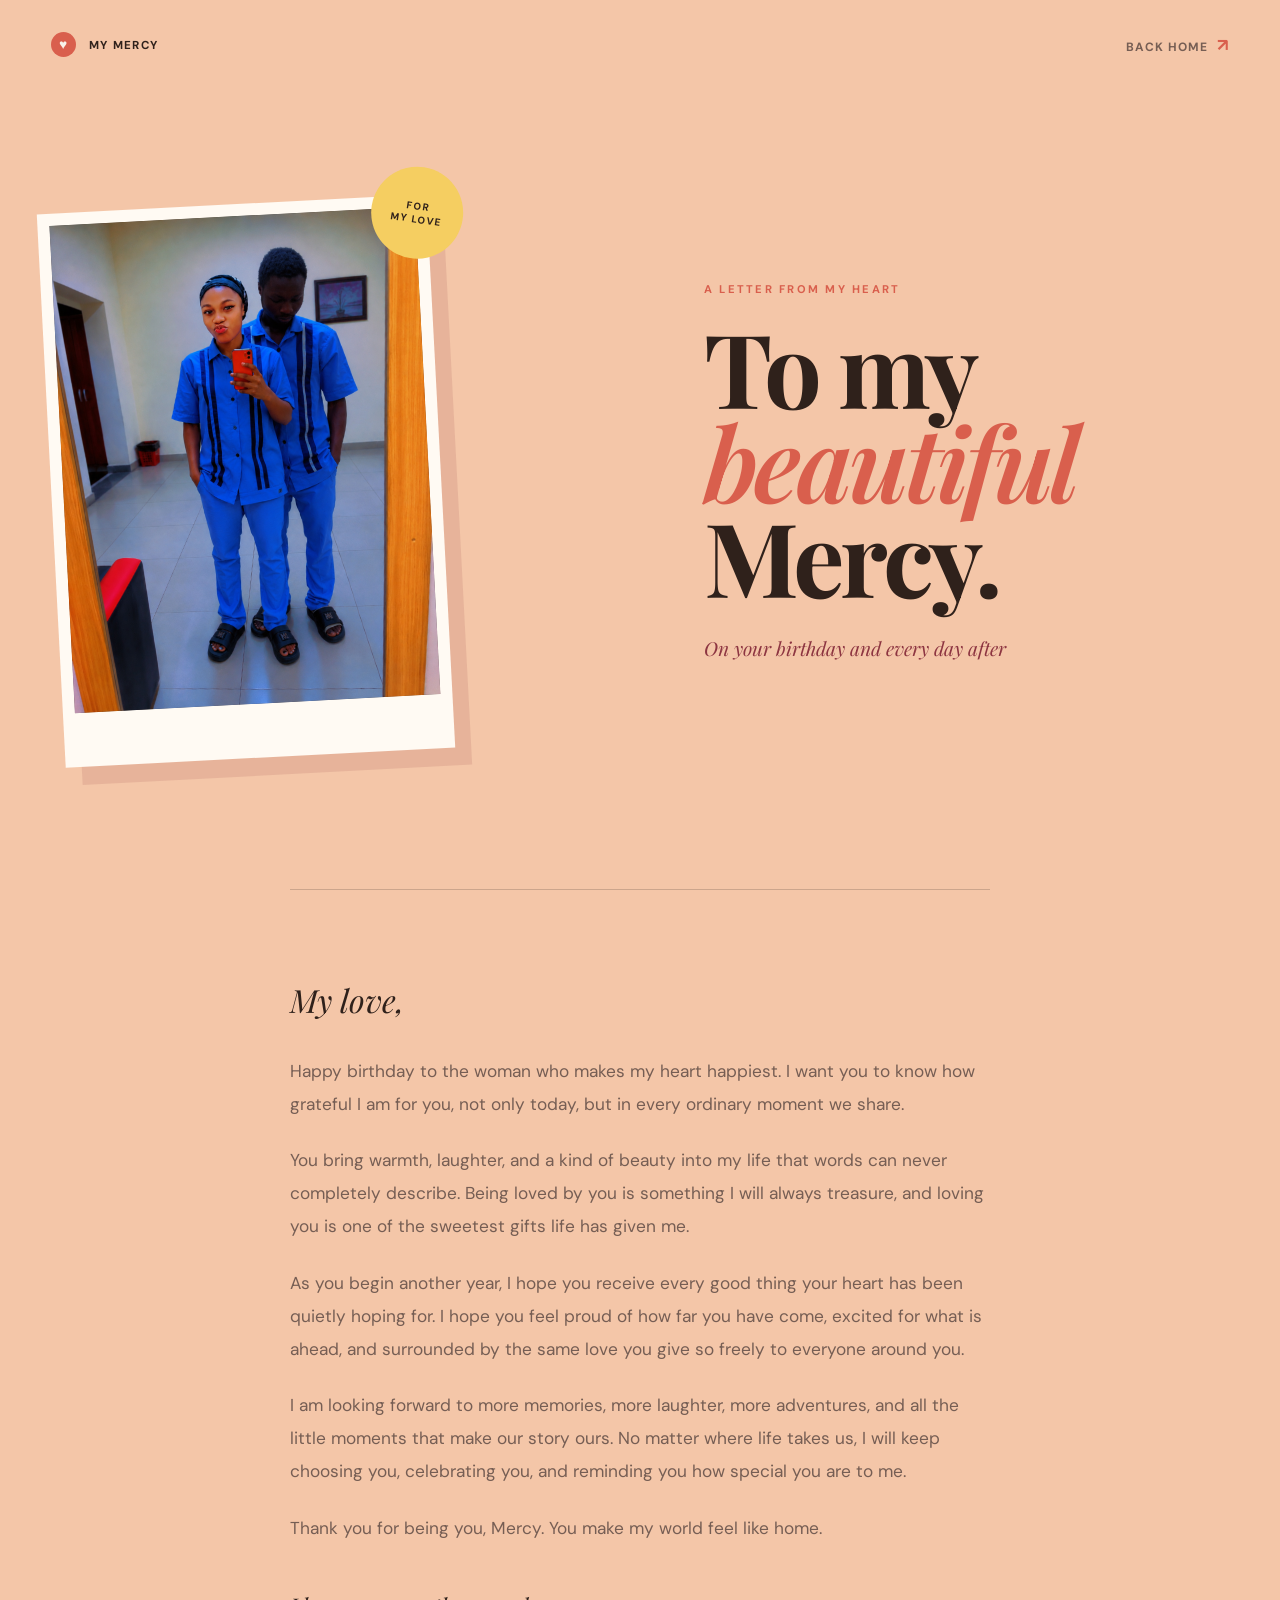
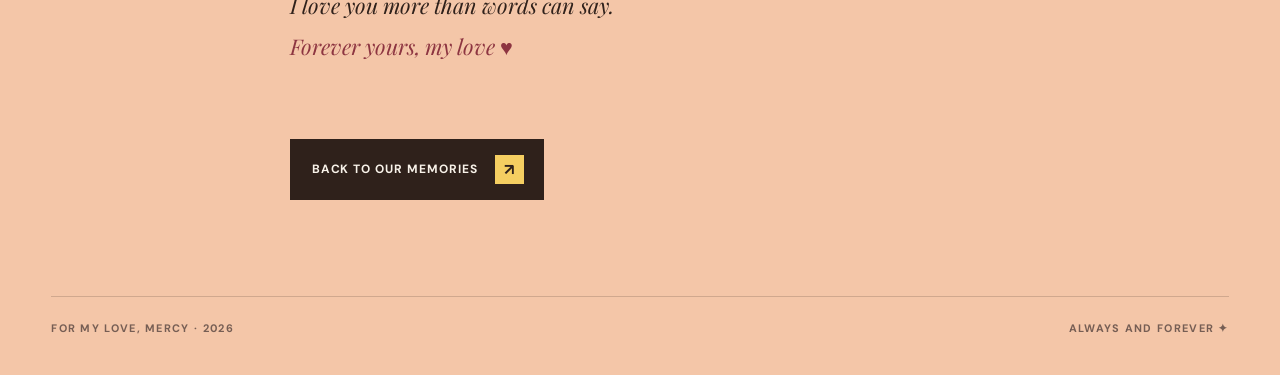
==== read-my-letter.html @ 1e2b06db "Add files via upload" ====
<!DOCTYPE html>
<html lang="en">
<head>
  <meta charset="UTF-8">
  <meta name="viewport" content="width=device-width, initial-scale=1.0">
  <meta name="description" content="A birthday love letter written especially for Mercy.">
  <title>My Letter to Mercy | Happy Birthday</title>
  <link rel="preconnect" href="https://fonts.googleapis.com">
  <link rel="preconnect" href="https://fonts.gstatic.com" crossorigin>
  <link href="https://fonts.googleapis.com/css2?family=DM+Sans:wght@400;500;700&family=Playfair+Display:ital,wght@0,600;0,700;0,800;1,600;1,700&display=swap" rel="stylesheet">
  <link rel="stylesheet" href="styles.css">
</head>
<body class="letter-page">
  <main>
    <nav class="nav" aria-label="Main navigation">
      <a class="brand" href="index.html" aria-label="Return to Mercy birthday home"><span>♥</span> my mercy</a>
      <a class="nav__link" href="index.html">back home <span aria-hidden="true">↗</span></a>
    </nav>

    <section class="letter-hero" aria-labelledby="letter-page-title">
      <div class="letter-hero__image">
        <img src="mercy-birthday-3.png" alt="Mercy and her boyfriend together">
        <span class="letter-hero__seal">for<br>my love</span>
      </div>
      <div class="letter-hero__intro">
        <p class="eyebrow">A letter from my heart</p>
        <h1 id="letter-page-title">To my<br><em>beautiful</em><br>Mercy.</h1>
        <p class="letter-hero__date">On your birthday and every day after</p>
      </div>
    </section>

    <article class="love-letter">
      <p class="love-letter__opening">My love,</p>
      <p>Happy birthday to the woman who makes my heart happiest. I want you to know how grateful I am for you, not only today, but in every ordinary moment we share.</p>
      <p>You bring warmth, laughter, and a kind of beauty into my life that words can never completely describe. Being loved by you is something I will always treasure, and loving you is one of the sweetest gifts life has given me.</p>
      <p>As you begin another year, I hope you receive every good thing your heart has been quietly hoping for. I hope you feel proud of how far you have come, excited for what is ahead, and surrounded by the same love you give so freely to everyone around you.</p>
      <p>I am looking forward to more memories, more laughter, more adventures, and all the little moments that make our story ours. No matter where life takes us, I will keep choosing you, celebrating you, and reminding you how special you are to me.</p>
      <p>Thank you for being you, Mercy. You make my world feel like home.</p>
      <p class="love-letter__closing">I love you more than words can say.<br><span>Forever yours, my love ♥</span></p>
    </article>

    <div class="letter-page__return">
      <a class="button" href="index.html"><span>Back to our memories</span><span class="button__arrow" aria-hidden="true">↗</span></a>
    </div>

    <footer class="footer"><span>For my love, Mercy · 2026</span><span>always and forever ✦</span></footer>
  </main>
</body>
</html>
---- styles.css ----
@import url('https://fonts.googleapis.com/css2?family=DM+Sans:wght@400;500;700&family=Playfair+Display:ital,wght@0,600;0,700;0,800;1,600;1,700&display=swap');

:root {
  --ink: #2f211b;
  --muted: #765e54;
  --cream: #f8f2e9;
  --peach: #f4c6a8;
  --coral: #d95f4d;
  --wine: #8d3541;
  --yellow: #f5ce61;
  --white: #fffaf3;
}

* { box-sizing: border-box; }
html { scroll-behavior: smooth; }
body { margin: 0; background: var(--cream); color: var(--ink); font-family: 'DM Sans', sans-serif; }
body.is-loading { overflow: hidden; }
a { color: inherit; text-decoration: none; }
button { font: inherit; }

.loader { position: fixed; inset: 0; z-index: 10; display: grid; place-items: center; overflow: hidden; background: var(--ink); color: var(--cream); transition: opacity .7s ease, visibility .7s ease; }
.loader.is-hidden { opacity: 0; visibility: hidden; pointer-events: none; }
.loader__photo { position: absolute; inset: 0; width: 100%; height: 100%; object-fit: contain; object-position: center; }
.loader__veil { position: absolute; inset: 0; background: linear-gradient(90deg, rgba(47,33,27,.8), rgba(47,33,27,.28) 55%, rgba(47,33,27,.62)); }
.loader__content { position: relative; z-index: 1; width: min(280px, calc(100vw - 48px)); text-align: center; animation: lift-in .8s ease both; }
.loader__heart { color: var(--yellow); font-size: 3rem; line-height: 1; animation: pulse 1.2s ease-in-out infinite; }
.eyebrow { margin: 0; color: var(--coral); font-size: .7rem; font-weight: 700; letter-spacing: .2em; text-transform: uppercase; }
.loader .eyebrow { color: #fce2cf; margin-top: 1.5rem; }
.loader__name { margin: .4rem 0 1.8rem; font-family: 'Playfair Display', serif; font-size: 2.4rem; }
.loader__track { height: 3px; overflow: hidden; background: rgba(255,250,243,.25); }
.loader__track span { display: block; width: 0; height: 100%; background: var(--yellow); animation: load 1.7s cubic-bezier(.65,0,.35,1) forwards; }

.page { min-height: 100vh; overflow: hidden; opacity: 0; transform: translateY(12px); transition: opacity .8s ease .15s, transform .8s ease .15s; }
.page.is-visible { opacity: 1; transform: none; }
.nav, .hero, .letter, .footer { width: min(1500px, 92vw); margin-inline: auto; }
.nav { display: flex; align-items: center; justify-content: space-between; padding: 2rem 0; }
.brand { font-size: .72rem; font-weight: 700; letter-spacing: .12em; text-transform: uppercase; }
.brand span { display: inline-grid; width: 25px; height: 25px; margin-right: .5rem; place-items: center; border-radius: 50%; background: var(--coral); color: var(--cream); font-size: .85rem; }
.nav__link { color: var(--muted); font-size: .75rem; font-weight: 700; letter-spacing: .08em; text-transform: uppercase; }
.nav__link span { color: var(--coral); font-size: 1.1rem; margin-left: .3rem; }

.hero { display: grid; grid-template-columns: .9fr 1.1fr; align-items: center; gap: 5rem; min-height: calc(100vh - 100px); padding: 4rem 0 6rem; }
.hero__copy { position: relative; z-index: 1; }
.hero__eyebrow { margin-bottom: 1.2rem; }
h1, h2 { margin: 0; font-family: 'Playfair Display', serif; font-weight: 700; letter-spacing: -.04em; line-height: .92; }
h1 { font-size: clamp(4.6rem, 8vw, 7.8rem); }
h1 em, h2 em { color: var(--coral); font-weight: 600; }
.hero__intro { max-width: 340px; margin: 2rem 0 2.2rem; color: var(--muted); font-size: 1rem; line-height: 1.7; }
.button { display: inline-flex; align-items: center; gap: 1.1rem; border: 0; border-radius: 0; padding: 1rem 1.2rem 1rem 1.35rem; background: var(--ink); color: var(--cream); cursor: pointer; font-size: .75rem; font-weight: 700; letter-spacing: .08em; text-transform: uppercase; transition: background .25s ease, transform .25s ease; }
.button:hover { background: var(--coral); transform: translateY(-3px); }
.button__arrow { display: grid; width: 29px; height: 29px; place-items: center; background: var(--yellow); color: var(--ink); font-size: 1rem; }

.hero__visual { position: relative; min-height: 550px; display: grid; place-items: center; }
.image-frame { position: relative; z-index: 1; width: min(430px, 78%); padding: 14px 14px 56px; background: var(--white); box-shadow: 18px 22px 0 rgba(217,95,77,.12); transform: rotate(3deg); }
.slideshow { position: relative; width: 100%; aspect-ratio: 3 / 4; overflow: hidden; background: var(--ink); }
.slideshow .slide { position: absolute; inset: 0; display: block; width: 100%; height: 100%; object-fit: contain; opacity: 0; transition: opacity .9s ease; }
.slideshow .slide.is-active { opacity: 1; }
.image-frame__stamp { position: absolute; z-index: 2; top: -28px; right: -38px; display: grid; width: 94px; height: 94px; place-items: center; border-radius: 50%; background: var(--yellow); color: var(--ink); font-size: .62rem; font-weight: 700; letter-spacing: .12em; line-height: 1.35; text-align: center; text-transform: uppercase; transform: rotate(12deg); }
.image-frame__caption { position: absolute; right: 16px; bottom: 15px; left: 16px; display: flex; justify-content: space-between; color: var(--muted); font-size: .63rem; font-weight: 700; letter-spacing: .16em; text-transform: uppercase; }
.sunburst { position: absolute; width: 500px; height: 500px; border-radius: 50%; background: repeating-conic-gradient(from 2deg, transparent 0deg 8deg, rgba(245,206,97,.36) 8deg 10deg, transparent 10deg 18deg); }
.visual-note { position: absolute; right: 0; bottom: 12%; z-index: 2; color: var(--wine); font-family: 'Playfair Display', serif; font-size: 1.35rem; font-style: italic; line-height: 1.15; text-align: right; transform: rotate(-8deg); }
.visual-note span { color: var(--coral); font-style: normal; }

.letter { display: grid; grid-template-columns: 100px 1fr 1fr; align-items: start; gap: 2rem; border-top: 1px solid rgba(47,33,27,.18); padding: 7rem 0; }
.letter__mark { color: var(--coral); font-size: 3rem; }
h2 { font-size: clamp(2.5rem, 4vw, 4.5rem); }
.letter__body { max-width: 390px; margin: 2rem 0 0; color: var(--muted); font-size: 1rem; line-height: 1.8; }
.signature { grid-column: 2 / -1; margin: 1rem 0 0; color: var(--wine); font-family: 'Playfair Display', serif; font-size: 1.25rem; font-style: italic; }
.signature span { color: var(--coral); font-style: normal; }
.footer { display: flex; justify-content: space-between; border-top: 1px solid rgba(47,33,27,.18); padding: 1.5rem 0 2.5rem; color: var(--muted); font-size: .68rem; font-weight: 700; letter-spacing: .12em; text-transform: uppercase; }

.letter-page { background: var(--peach); }
.letter-page main { min-height: 100vh; }
.letter-hero { display: grid; grid-template-columns: 1fr 1fr; align-items: center; gap: clamp(6rem, 10vw, 12rem); width: min(1400px, 92vw); min-height: calc(100vh - 100px); margin: 0 auto; padding: 5rem 0 6rem; }
.letter-hero__image { position: relative; width: min(390px, 100%); padding: 12px 12px 54px; background: var(--white); box-shadow: 16px 18px 0 rgba(141,53,65,.13); transform: rotate(-3deg); }
.letter-hero__image img { display: block; width: 100%; aspect-ratio: 3 / 4; object-fit: contain; background: var(--ink); }
.letter-hero__seal { position: absolute; top: -28px; right: -36px; display: grid; width: 92px; height: 92px; place-items: center; border-radius: 50%; background: var(--yellow); color: var(--ink); font-size: .62rem; font-weight: 700; letter-spacing: .12em; line-height: 1.35; text-align: center; text-transform: uppercase; transform: rotate(12deg); }
.letter-hero__intro h1 { font-size: clamp(4.5rem, 8vw, 7.5rem); }
.letter-hero__intro .eyebrow { margin-bottom: 1.5rem; }
.letter-hero__date { margin-top: 2rem; color: var(--wine); font-family: 'Playfair Display', serif; font-size: 1.2rem; font-style: italic; }
.love-letter { width: min(700px, calc(100% - 80px)); margin: 0 auto; border-top: 1px solid rgba(47,33,27,.2); padding: 5rem 0 3rem; }
.love-letter p { margin: 0 0 1.5rem; color: var(--muted); font-size: 1.08rem; line-height: 1.9; }
.love-letter__opening { color: var(--ink) !important; font-family: 'Playfair Display', serif; font-size: 2rem !important; font-style: italic; }
.love-letter__closing { margin-top: 2.5rem !important; color: var(--ink) !important; font-family: 'Playfair Display', serif; font-size: 1.35rem !important; font-style: italic; }
.love-letter__closing span { color: var(--wine); }
.letter-page__return { width: min(700px, calc(100% - 80px)); margin: 0 auto; padding-bottom: 6rem; }
.letter-page .footer { width: min(1400px, 92vw); }

@keyframes load { to { width: 100%; } }
@keyframes pulse { 50% { transform: scale(1.18); } }
@keyframes lift-in { from { opacity: 0; transform: translateY(14px); } to { opacity: 1; transform: none; } }

@media (max-width: 760px) {
  .nav, .hero, .letter, .footer { width: min(100% - 40px, 560px); }
  .nav { padding: 1.4rem 0; }
  .nav__link { font-size: .62rem; }
  .hero { display: block; min-height: auto; padding: 4.5rem 0 6rem; }
  h1 { font-size: clamp(4rem, 18vw, 6rem); }
  .hero__visual { min-height: 510px; margin-top: 2.5rem; }
  .image-frame { width: min(350px, 76vw); }
  .image-frame__stamp { right: -18px; }
  .visual-note { right: 2%; bottom: 5%; }
  .letter { display: block; padding: 5rem 0; }
  .letter__mark { margin-bottom: 1.5rem; }
  .letter__body { margin-top: 2rem; }
  .signature { margin-top: 2rem; }
  .footer { font-size: .57rem; }
  .letter-hero { display: flex; flex-direction: column-reverse; align-items: flex-start; gap: 3.5rem; width: min(100% - 40px, 560px); padding: 4rem 0 5rem; }
  .letter-hero__intro h1 { font-size: clamp(4rem, 18vw, 6rem); }
  .letter-hero__image { width: min(350px, 76vw); align-self: center; }
  .love-letter, .letter-page__return { width: min(100% - 40px, 560px); }
  .love-letter { padding-top: 4rem; }
  .letter-page .footer { width: min(100% - 40px, 560px); }
}

@media (prefers-reduced-motion: reduce) {
  *, *::before, *::after { animation-duration: .01ms !important; transition-duration: .01ms !important; scroll-behavior: auto !important; }
}
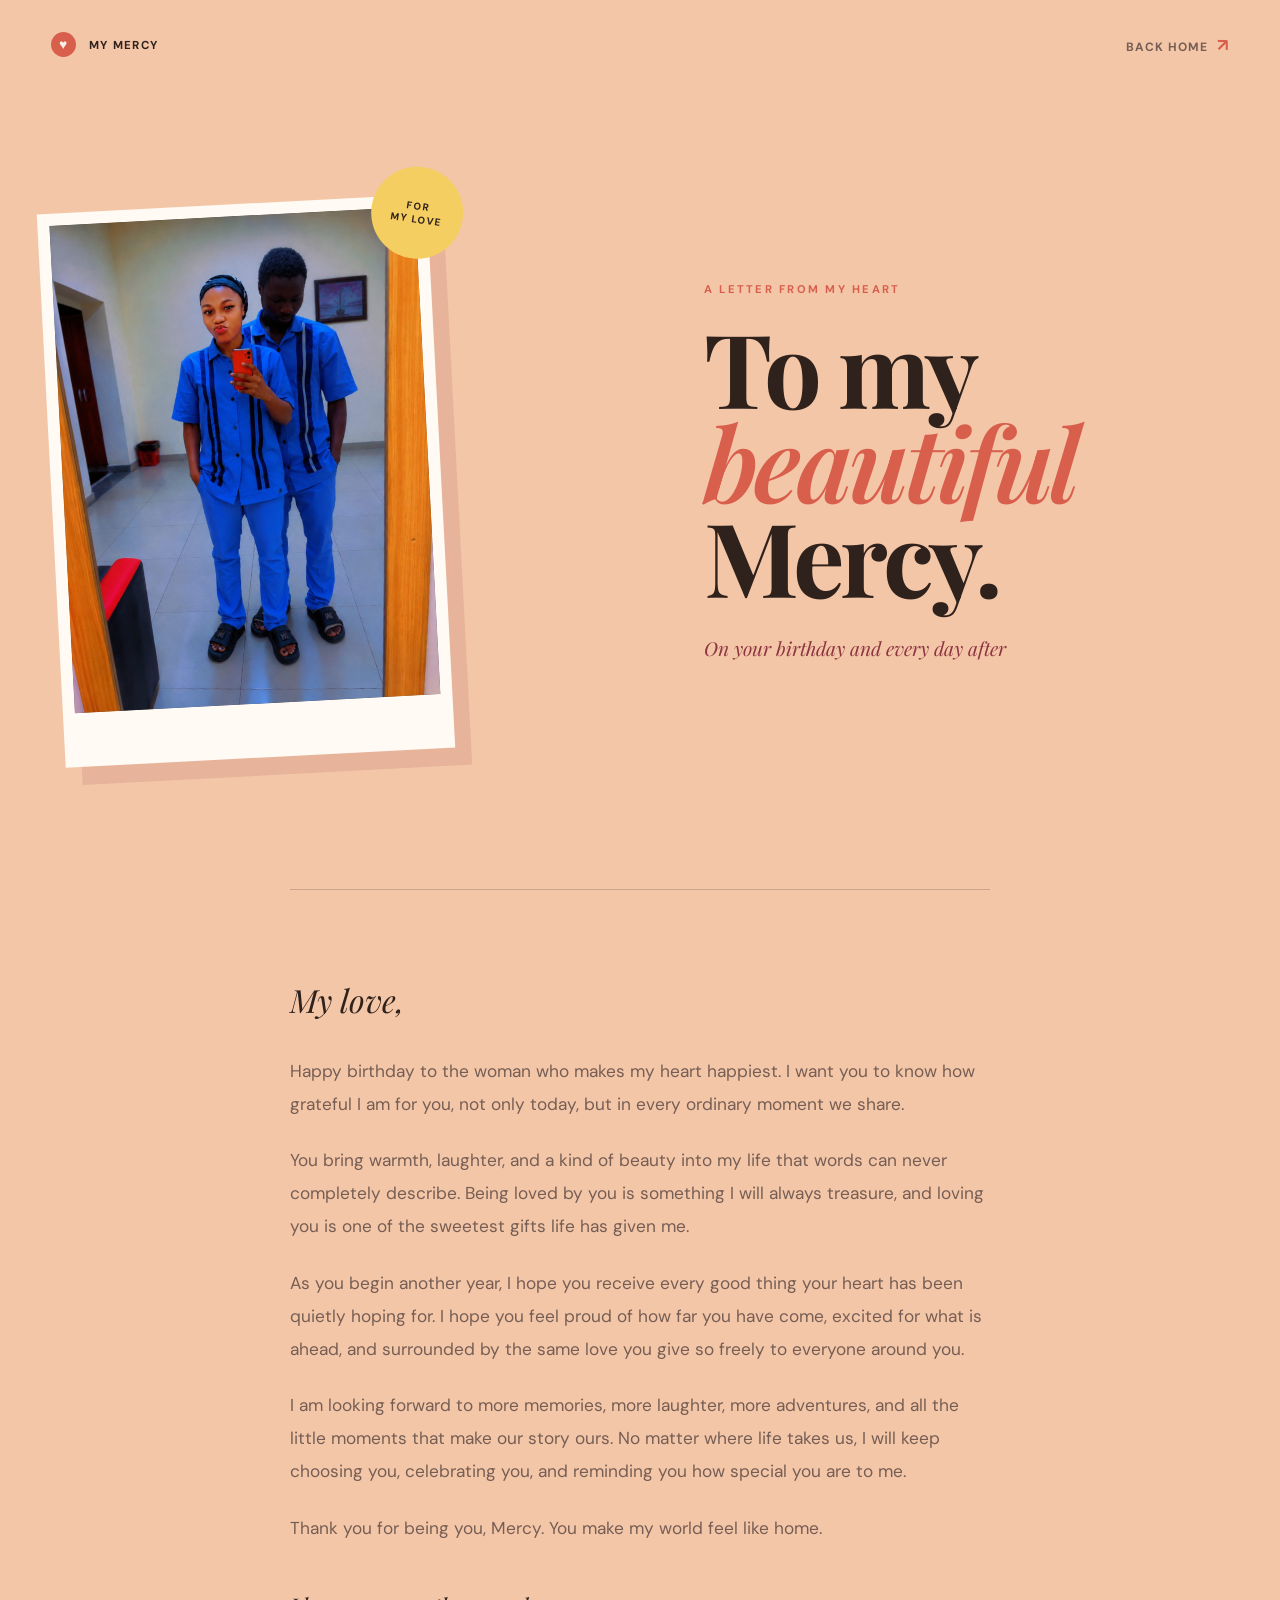
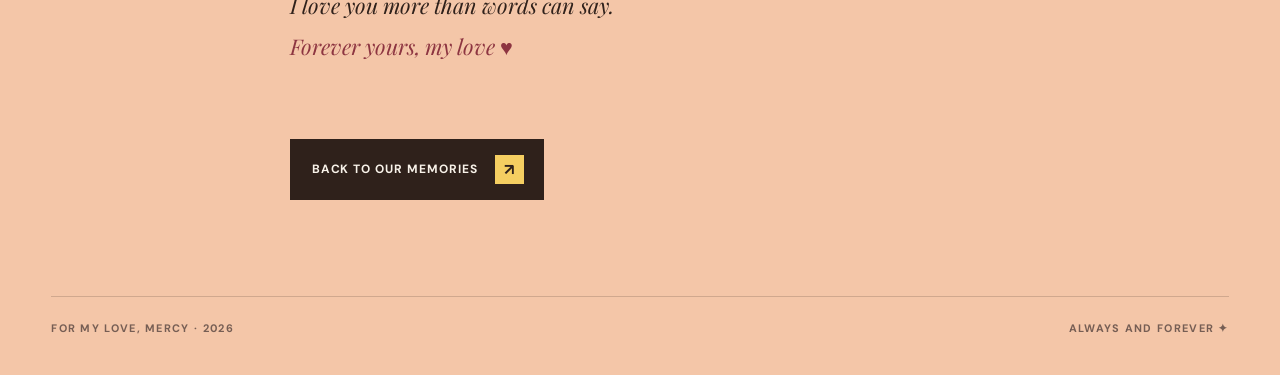
==== commit 729fa935: "Fix hosted image loading and loader reveal" ====
--- a/read-my-letter.html
+++ b/read-my-letter.html
@@ -1,49 +1,50 @@
-<!DOCTYPE html>
-<html lang="en">
-<head>
-  <meta charset="UTF-8">
-  <meta name="viewport" content="width=device-width, initial-scale=1.0">
-  <meta name="description" content="A birthday love letter written especially for Mercy.">
-  <title>My Letter to Mercy | Happy Birthday</title>
-  <link rel="preconnect" href="https://fonts.googleapis.com">
-  <link rel="preconnect" href="https://fonts.gstatic.com" crossorigin>
-  <link href="https://fonts.googleapis.com/css2?family=DM+Sans:wght@400;500;700&family=Playfair+Display:ital,wght@0,600;0,700;0,800;1,600;1,700&display=swap" rel="stylesheet">
-  <link rel="stylesheet" href="styles.css">
-</head>
-<body class="letter-page">
-  <main>
-    <nav class="nav" aria-label="Main navigation">
-      <a class="brand" href="index.html" aria-label="Return to Mercy birthday home"><span>♥</span> my mercy</a>
-      <a class="nav__link" href="index.html">back home <span aria-hidden="true">↗</span></a>
-    </nav>
-
-    <section class="letter-hero" aria-labelledby="letter-page-title">
-      <div class="letter-hero__image">
-        <img src="mercy-birthday-3.png" alt="Mercy and her boyfriend together">
-        <span class="letter-hero__seal">for<br>my love</span>
-      </div>
-      <div class="letter-hero__intro">
-        <p class="eyebrow">A letter from my heart</p>
-        <h1 id="letter-page-title">To my<br><em>beautiful</em><br>Mercy.</h1>
-        <p class="letter-hero__date">On your birthday and every day after</p>
-      </div>
-    </section>
-
-    <article class="love-letter">
-      <p class="love-letter__opening">My love,</p>
-      <p>Happy birthday to the woman who makes my heart happiest. I want you to know how grateful I am for you, not only today, but in every ordinary moment we share.</p>
-      <p>You bring warmth, laughter, and a kind of beauty into my life that words can never completely describe. Being loved by you is something I will always treasure, and loving you is one of the sweetest gifts life has given me.</p>
-      <p>As you begin another year, I hope you receive every good thing your heart has been quietly hoping for. I hope you feel proud of how far you have come, excited for what is ahead, and surrounded by the same love you give so freely to everyone around you.</p>
-      <p>I am looking forward to more memories, more laughter, more adventures, and all the little moments that make our story ours. No matter where life takes us, I will keep choosing you, celebrating you, and reminding you how special you are to me.</p>
-      <p>Thank you for being you, Mercy. You make my world feel like home.</p>
-      <p class="love-letter__closing">I love you more than words can say.<br><span>Forever yours, my love ♥</span></p>
-    </article>
-
-    <div class="letter-page__return">
-      <a class="button" href="index.html"><span>Back to our memories</span><span class="button__arrow" aria-hidden="true">↗</span></a>
-    </div>
-
-    <footer class="footer"><span>For my love, Mercy · 2026</span><span>always and forever ✦</span></footer>
-  </main>
-</body>
-</html>
+<!DOCTYPE html>
+<html lang="en">
+<head>
+  <meta charset="UTF-8">
+  <meta name="viewport" content="width=device-width, initial-scale=1.0">
+  <meta name="description" content="A birthday love letter written especially for Mercy.">
+  <title>My Letter to Mercy | Happy Birthday</title>
+  <link rel="icon" type="image/jpeg" href="mercy-birthday-3.jpg">
+  <link rel="preconnect" href="https://fonts.googleapis.com">
+  <link rel="preconnect" href="https://fonts.gstatic.com" crossorigin>
+  <link href="https://fonts.googleapis.com/css2?family=DM+Sans:wght@400;500;700&family=Playfair+Display:ital,wght@0,600;0,700;0,800;1,600;1,700&display=swap" rel="stylesheet">
+  <link rel="stylesheet" href="styles.css">
+</head>
+<body class="letter-page">
+  <main>
+    <nav class="nav" aria-label="Main navigation">
+      <a class="brand" href="index.html" aria-label="Return to Mercy birthday home"><span>♥</span> my mercy</a>
+      <a class="nav__link" href="index.html">back home <span aria-hidden="true">↗</span></a>
+    </nav>
+
+    <section class="letter-hero" aria-labelledby="letter-page-title">
+      <div class="letter-hero__image">
+        <img src="mercy-birthday-3.jpg" alt="Mercy and her boyfriend together">
+        <span class="letter-hero__seal">for<br>my love</span>
+      </div>
+      <div class="letter-hero__intro">
+        <p class="eyebrow">A letter from my heart</p>
+        <h1 id="letter-page-title">To my<br><em>beautiful</em><br>Mercy.</h1>
+        <p class="letter-hero__date">On your birthday and every day after</p>
+      </div>
+    </section>
+
+    <article class="love-letter">
+      <p class="love-letter__opening">My love,</p>
+      <p>Happy birthday to the woman who makes my heart happiest. I want you to know how grateful I am for you, not only today, but in every ordinary moment we share.</p>
+      <p>You bring warmth, laughter, and a kind of beauty into my life that words can never completely describe. Being loved by you is something I will always treasure, and loving you is one of the sweetest gifts life has given me.</p>
+      <p>As you begin another year, I hope you receive every good thing your heart has been quietly hoping for. I hope you feel proud of how far you have come, excited for what is ahead, and surrounded by the same love you give so freely to everyone around you.</p>
+      <p>I am looking forward to more memories, more laughter, more adventures, and all the little moments that make our story ours. No matter where life takes us, I will keep choosing you, celebrating you, and reminding you how special you are to me.</p>
+      <p>Thank you for being you, Mercy. You make my world feel like home.</p>
+      <p class="love-letter__closing">I love you more than words can say.<br><span>Forever yours, my love ♥</span></p>
+    </article>
+
+    <div class="letter-page__return">
+      <a class="button" href="index.html"><span>Back to our memories</span><span class="button__arrow" aria-hidden="true">↗</span></a>
+    </div>
+
+    <footer class="footer"><span>For my love, Mercy · 2026</span><span>always and forever ✦</span></footer>
+  </main>
+</body>
+</html>
--- a/styles.css
+++ b/styles.css
@@ -1,118 +1,118 @@
-@import url('https://fonts.googleapis.com/css2?family=DM+Sans:wght@400;500;700&family=Playfair+Display:ital,wght@0,600;0,700;0,800;1,600;1,700&display=swap');
-
-:root {
-  --ink: #2f211b;
-  --muted: #765e54;
-  --cream: #f8f2e9;
-  --peach: #f4c6a8;
-  --coral: #d95f4d;
-  --wine: #8d3541;
-  --yellow: #f5ce61;
-  --white: #fffaf3;
-}
-
-* { box-sizing: border-box; }
-html { scroll-behavior: smooth; }
-body { margin: 0; background: var(--cream); color: var(--ink); font-family: 'DM Sans', sans-serif; }
-body.is-loading { overflow: hidden; }
-a { color: inherit; text-decoration: none; }
-button { font: inherit; }
-
-.loader { position: fixed; inset: 0; z-index: 10; display: grid; place-items: center; overflow: hidden; background: var(--ink); color: var(--cream); transition: opacity .7s ease, visibility .7s ease; }
-.loader.is-hidden { opacity: 0; visibility: hidden; pointer-events: none; }
-.loader__photo { position: absolute; inset: 0; width: 100%; height: 100%; object-fit: contain; object-position: center; }
-.loader__veil { position: absolute; inset: 0; background: linear-gradient(90deg, rgba(47,33,27,.8), rgba(47,33,27,.28) 55%, rgba(47,33,27,.62)); }
-.loader__content { position: relative; z-index: 1; width: min(280px, calc(100vw - 48px)); text-align: center; animation: lift-in .8s ease both; }
-.loader__heart { color: var(--yellow); font-size: 3rem; line-height: 1; animation: pulse 1.2s ease-in-out infinite; }
-.eyebrow { margin: 0; color: var(--coral); font-size: .7rem; font-weight: 700; letter-spacing: .2em; text-transform: uppercase; }
-.loader .eyebrow { color: #fce2cf; margin-top: 1.5rem; }
-.loader__name { margin: .4rem 0 1.8rem; font-family: 'Playfair Display', serif; font-size: 2.4rem; }
-.loader__track { height: 3px; overflow: hidden; background: rgba(255,250,243,.25); }
-.loader__track span { display: block; width: 0; height: 100%; background: var(--yellow); animation: load 1.7s cubic-bezier(.65,0,.35,1) forwards; }
-
-.page { min-height: 100vh; overflow: hidden; opacity: 0; transform: translateY(12px); transition: opacity .8s ease .15s, transform .8s ease .15s; }
-.page.is-visible { opacity: 1; transform: none; }
-.nav, .hero, .letter, .footer { width: min(1500px, 92vw); margin-inline: auto; }
-.nav { display: flex; align-items: center; justify-content: space-between; padding: 2rem 0; }
-.brand { font-size: .72rem; font-weight: 700; letter-spacing: .12em; text-transform: uppercase; }
-.brand span { display: inline-grid; width: 25px; height: 25px; margin-right: .5rem; place-items: center; border-radius: 50%; background: var(--coral); color: var(--cream); font-size: .85rem; }
-.nav__link { color: var(--muted); font-size: .75rem; font-weight: 700; letter-spacing: .08em; text-transform: uppercase; }
-.nav__link span { color: var(--coral); font-size: 1.1rem; margin-left: .3rem; }
-
-.hero { display: grid; grid-template-columns: .9fr 1.1fr; align-items: center; gap: 5rem; min-height: calc(100vh - 100px); padding: 4rem 0 6rem; }
-.hero__copy { position: relative; z-index: 1; }
-.hero__eyebrow { margin-bottom: 1.2rem; }
-h1, h2 { margin: 0; font-family: 'Playfair Display', serif; font-weight: 700; letter-spacing: -.04em; line-height: .92; }
-h1 { font-size: clamp(4.6rem, 8vw, 7.8rem); }
-h1 em, h2 em { color: var(--coral); font-weight: 600; }
-.hero__intro { max-width: 340px; margin: 2rem 0 2.2rem; color: var(--muted); font-size: 1rem; line-height: 1.7; }
-.button { display: inline-flex; align-items: center; gap: 1.1rem; border: 0; border-radius: 0; padding: 1rem 1.2rem 1rem 1.35rem; background: var(--ink); color: var(--cream); cursor: pointer; font-size: .75rem; font-weight: 700; letter-spacing: .08em; text-transform: uppercase; transition: background .25s ease, transform .25s ease; }
-.button:hover { background: var(--coral); transform: translateY(-3px); }
-.button__arrow { display: grid; width: 29px; height: 29px; place-items: center; background: var(--yellow); color: var(--ink); font-size: 1rem; }
-
-.hero__visual { position: relative; min-height: 550px; display: grid; place-items: center; }
-.image-frame { position: relative; z-index: 1; width: min(430px, 78%); padding: 14px 14px 56px; background: var(--white); box-shadow: 18px 22px 0 rgba(217,95,77,.12); transform: rotate(3deg); }
-.slideshow { position: relative; width: 100%; aspect-ratio: 3 / 4; overflow: hidden; background: var(--ink); }
-.slideshow .slide { position: absolute; inset: 0; display: block; width: 100%; height: 100%; object-fit: contain; opacity: 0; transition: opacity .9s ease; }
-.slideshow .slide.is-active { opacity: 1; }
-.image-frame__stamp { position: absolute; z-index: 2; top: -28px; right: -38px; display: grid; width: 94px; height: 94px; place-items: center; border-radius: 50%; background: var(--yellow); color: var(--ink); font-size: .62rem; font-weight: 700; letter-spacing: .12em; line-height: 1.35; text-align: center; text-transform: uppercase; transform: rotate(12deg); }
-.image-frame__caption { position: absolute; right: 16px; bottom: 15px; left: 16px; display: flex; justify-content: space-between; color: var(--muted); font-size: .63rem; font-weight: 700; letter-spacing: .16em; text-transform: uppercase; }
-.sunburst { position: absolute; width: 500px; height: 500px; border-radius: 50%; background: repeating-conic-gradient(from 2deg, transparent 0deg 8deg, rgba(245,206,97,.36) 8deg 10deg, transparent 10deg 18deg); }
-.visual-note { position: absolute; right: 0; bottom: 12%; z-index: 2; color: var(--wine); font-family: 'Playfair Display', serif; font-size: 1.35rem; font-style: italic; line-height: 1.15; text-align: right; transform: rotate(-8deg); }
-.visual-note span { color: var(--coral); font-style: normal; }
-
-.letter { display: grid; grid-template-columns: 100px 1fr 1fr; align-items: start; gap: 2rem; border-top: 1px solid rgba(47,33,27,.18); padding: 7rem 0; }
-.letter__mark { color: var(--coral); font-size: 3rem; }
-h2 { font-size: clamp(2.5rem, 4vw, 4.5rem); }
-.letter__body { max-width: 390px; margin: 2rem 0 0; color: var(--muted); font-size: 1rem; line-height: 1.8; }
-.signature { grid-column: 2 / -1; margin: 1rem 0 0; color: var(--wine); font-family: 'Playfair Display', serif; font-size: 1.25rem; font-style: italic; }
-.signature span { color: var(--coral); font-style: normal; }
-.footer { display: flex; justify-content: space-between; border-top: 1px solid rgba(47,33,27,.18); padding: 1.5rem 0 2.5rem; color: var(--muted); font-size: .68rem; font-weight: 700; letter-spacing: .12em; text-transform: uppercase; }
-
-.letter-page { background: var(--peach); }
-.letter-page main { min-height: 100vh; }
-.letter-hero { display: grid; grid-template-columns: 1fr 1fr; align-items: center; gap: clamp(6rem, 10vw, 12rem); width: min(1400px, 92vw); min-height: calc(100vh - 100px); margin: 0 auto; padding: 5rem 0 6rem; }
-.letter-hero__image { position: relative; width: min(390px, 100%); padding: 12px 12px 54px; background: var(--white); box-shadow: 16px 18px 0 rgba(141,53,65,.13); transform: rotate(-3deg); }
-.letter-hero__image img { display: block; width: 100%; aspect-ratio: 3 / 4; object-fit: contain; background: var(--ink); }
-.letter-hero__seal { position: absolute; top: -28px; right: -36px; display: grid; width: 92px; height: 92px; place-items: center; border-radius: 50%; background: var(--yellow); color: var(--ink); font-size: .62rem; font-weight: 700; letter-spacing: .12em; line-height: 1.35; text-align: center; text-transform: uppercase; transform: rotate(12deg); }
-.letter-hero__intro h1 { font-size: clamp(4.5rem, 8vw, 7.5rem); }
-.letter-hero__intro .eyebrow { margin-bottom: 1.5rem; }
-.letter-hero__date { margin-top: 2rem; color: var(--wine); font-family: 'Playfair Display', serif; font-size: 1.2rem; font-style: italic; }
-.love-letter { width: min(700px, calc(100% - 80px)); margin: 0 auto; border-top: 1px solid rgba(47,33,27,.2); padding: 5rem 0 3rem; }
-.love-letter p { margin: 0 0 1.5rem; color: var(--muted); font-size: 1.08rem; line-height: 1.9; }
-.love-letter__opening { color: var(--ink) !important; font-family: 'Playfair Display', serif; font-size: 2rem !important; font-style: italic; }
-.love-letter__closing { margin-top: 2.5rem !important; color: var(--ink) !important; font-family: 'Playfair Display', serif; font-size: 1.35rem !important; font-style: italic; }
-.love-letter__closing span { color: var(--wine); }
-.letter-page__return { width: min(700px, calc(100% - 80px)); margin: 0 auto; padding-bottom: 6rem; }
-.letter-page .footer { width: min(1400px, 92vw); }
-
-@keyframes load { to { width: 100%; } }
-@keyframes pulse { 50% { transform: scale(1.18); } }
-@keyframes lift-in { from { opacity: 0; transform: translateY(14px); } to { opacity: 1; transform: none; } }
-
-@media (max-width: 760px) {
-  .nav, .hero, .letter, .footer { width: min(100% - 40px, 560px); }
-  .nav { padding: 1.4rem 0; }
-  .nav__link { font-size: .62rem; }
-  .hero { display: block; min-height: auto; padding: 4.5rem 0 6rem; }
-  h1 { font-size: clamp(4rem, 18vw, 6rem); }
-  .hero__visual { min-height: 510px; margin-top: 2.5rem; }
-  .image-frame { width: min(350px, 76vw); }
-  .image-frame__stamp { right: -18px; }
-  .visual-note { right: 2%; bottom: 5%; }
-  .letter { display: block; padding: 5rem 0; }
-  .letter__mark { margin-bottom: 1.5rem; }
-  .letter__body { margin-top: 2rem; }
-  .signature { margin-top: 2rem; }
-  .footer { font-size: .57rem; }
-  .letter-hero { display: flex; flex-direction: column-reverse; align-items: flex-start; gap: 3.5rem; width: min(100% - 40px, 560px); padding: 4rem 0 5rem; }
-  .letter-hero__intro h1 { font-size: clamp(4rem, 18vw, 6rem); }
-  .letter-hero__image { width: min(350px, 76vw); align-self: center; }
-  .love-letter, .letter-page__return { width: min(100% - 40px, 560px); }
-  .love-letter { padding-top: 4rem; }
-  .letter-page .footer { width: min(100% - 40px, 560px); }
-}
-
-@media (prefers-reduced-motion: reduce) {
-  *, *::before, *::after { animation-duration: .01ms !important; transition-duration: .01ms !important; scroll-behavior: auto !important; }
-}
+@import url('https://fonts.googleapis.com/css2?family=DM+Sans:wght@400;500;700&family=Playfair+Display:ital,wght@0,600;0,700;0,800;1,600;1,700&display=swap');
+
+:root {
+  --ink: #2f211b;
+  --muted: #765e54;
+  --cream: #f8f2e9;
+  --peach: #f4c6a8;
+  --coral: #d95f4d;
+  --wine: #8d3541;
+  --yellow: #f5ce61;
+  --white: #fffaf3;
+}
+
+* { box-sizing: border-box; }
+html { scroll-behavior: smooth; }
+body { margin: 0; background: var(--cream); color: var(--ink); font-family: 'DM Sans', sans-serif; }
+body.is-loading { overflow: hidden; }
+a { color: inherit; text-decoration: none; }
+button { font: inherit; }
+
+.loader { position: fixed; inset: 0; z-index: 10; display: grid; place-items: center; overflow: hidden; background: var(--ink); color: var(--cream); transition: opacity .7s ease, visibility .7s ease; }
+.loader.is-hidden { opacity: 0; visibility: hidden; pointer-events: none; }
+.loader__photo { position: absolute; inset: 0; width: 100%; height: 100%; object-fit: contain; object-position: center; }
+.loader__veil { position: absolute; inset: 0; background: linear-gradient(90deg, rgba(47,33,27,.8), rgba(47,33,27,.28) 55%, rgba(47,33,27,.62)); }
+.loader__content { position: relative; z-index: 1; width: min(280px, calc(100vw - 48px)); text-align: center; animation: lift-in .8s ease both; }
+.loader__heart { color: var(--yellow); font-size: 3rem; line-height: 1; animation: pulse 1.2s ease-in-out infinite; }
+.eyebrow { margin: 0; color: var(--coral); font-size: .7rem; font-weight: 700; letter-spacing: .2em; text-transform: uppercase; }
+.loader .eyebrow { color: #fce2cf; margin-top: 1.5rem; }
+.loader__name { margin: .4rem 0 1.8rem; font-family: 'Playfair Display', serif; font-size: 2.4rem; }
+.loader__track { height: 3px; overflow: hidden; background: rgba(255,250,243,.25); }
+.loader__track span { display: block; width: 0; height: 100%; background: var(--yellow); animation: load 1.7s cubic-bezier(.65,0,.35,1) forwards; }
+
+.page { min-height: 100vh; overflow: hidden; opacity: 0; transform: translateY(12px); transition: opacity .8s ease .15s, transform .8s ease .15s; }
+.page.is-visible { opacity: 1; transform: none; }
+.nav, .hero, .letter, .footer { width: min(1500px, 92vw); margin-inline: auto; }
+.nav { display: flex; align-items: center; justify-content: space-between; padding: 2rem 0; }
+.brand { font-size: .72rem; font-weight: 700; letter-spacing: .12em; text-transform: uppercase; }
+.brand span { display: inline-grid; width: 25px; height: 25px; margin-right: .5rem; place-items: center; border-radius: 50%; background: var(--coral); color: var(--cream); font-size: .85rem; }
+.nav__link { color: var(--muted); font-size: .75rem; font-weight: 700; letter-spacing: .08em; text-transform: uppercase; }
+.nav__link span { color: var(--coral); font-size: 1.1rem; margin-left: .3rem; }
+
+.hero { display: grid; grid-template-columns: .9fr 1.1fr; align-items: center; gap: 5rem; min-height: calc(100vh - 100px); padding: 4rem 0 6rem; }
+.hero__copy { position: relative; z-index: 1; }
+.hero__eyebrow { margin-bottom: 1.2rem; }
+h1, h2 { margin: 0; font-family: 'Playfair Display', serif; font-weight: 700; letter-spacing: -.04em; line-height: .92; }
+h1 { font-size: clamp(4.6rem, 8vw, 7.8rem); }
+h1 em, h2 em { color: var(--coral); font-weight: 600; }
+.hero__intro { max-width: 340px; margin: 2rem 0 2.2rem; color: var(--muted); font-size: 1rem; line-height: 1.7; }
+.button { display: inline-flex; align-items: center; gap: 1.1rem; border: 0; border-radius: 0; padding: 1rem 1.2rem 1rem 1.35rem; background: var(--ink); color: var(--cream); cursor: pointer; font-size: .75rem; font-weight: 700; letter-spacing: .08em; text-transform: uppercase; transition: background .25s ease, transform .25s ease; }
+.button:hover { background: var(--coral); transform: translateY(-3px); }
+.button__arrow { display: grid; width: 29px; height: 29px; place-items: center; background: var(--yellow); color: var(--ink); font-size: 1rem; }
+
+.hero__visual { position: relative; min-height: 550px; display: grid; place-items: center; }
+.image-frame { position: relative; z-index: 1; width: min(430px, 78%); padding: 14px 14px 56px; background: var(--white); box-shadow: 18px 22px 0 rgba(217,95,77,.12); transform: rotate(3deg); }
+.slideshow { position: relative; width: 100%; aspect-ratio: 3 / 4; overflow: hidden; background: var(--ink); }
+.slideshow .slide { position: absolute; inset: 0; display: block; width: 100%; height: 100%; object-fit: contain; opacity: 0; transition: opacity .9s ease; }
+.slideshow .slide.is-active { opacity: 1; }
+.image-frame__stamp { position: absolute; z-index: 2; top: -28px; right: -38px; display: grid; width: 94px; height: 94px; place-items: center; border-radius: 50%; background: var(--yellow); color: var(--ink); font-size: .62rem; font-weight: 700; letter-spacing: .12em; line-height: 1.35; text-align: center; text-transform: uppercase; transform: rotate(12deg); }
+.image-frame__caption { position: absolute; right: 16px; bottom: 15px; left: 16px; display: flex; justify-content: space-between; color: var(--muted); font-size: .63rem; font-weight: 700; letter-spacing: .16em; text-transform: uppercase; }
+.sunburst { position: absolute; width: 500px; height: 500px; border-radius: 50%; background: repeating-conic-gradient(from 2deg, transparent 0deg 8deg, rgba(245,206,97,.36) 8deg 10deg, transparent 10deg 18deg); }
+.visual-note { position: absolute; right: 0; bottom: 12%; z-index: 2; color: var(--wine); font-family: 'Playfair Display', serif; font-size: 1.35rem; font-style: italic; line-height: 1.15; text-align: right; transform: rotate(-8deg); }
+.visual-note span { color: var(--coral); font-style: normal; }
+
+.letter { display: grid; grid-template-columns: 100px 1fr 1fr; align-items: start; gap: 2rem; border-top: 1px solid rgba(47,33,27,.18); padding: 7rem 0; }
+.letter__mark { color: var(--coral); font-size: 3rem; }
+h2 { font-size: clamp(2.5rem, 4vw, 4.5rem); }
+.letter__body { max-width: 390px; margin: 2rem 0 0; color: var(--muted); font-size: 1rem; line-height: 1.8; }
+.signature { grid-column: 2 / -1; margin: 1rem 0 0; color: var(--wine); font-family: 'Playfair Display', serif; font-size: 1.25rem; font-style: italic; }
+.signature span { color: var(--coral); font-style: normal; }
+.footer { display: flex; justify-content: space-between; border-top: 1px solid rgba(47,33,27,.18); padding: 1.5rem 0 2.5rem; color: var(--muted); font-size: .68rem; font-weight: 700; letter-spacing: .12em; text-transform: uppercase; }
+
+.letter-page { background: var(--peach); }
+.letter-page main { min-height: 100vh; }
+.letter-hero { display: grid; grid-template-columns: 1fr 1fr; align-items: center; gap: clamp(6rem, 10vw, 12rem); width: min(1400px, 92vw); min-height: calc(100vh - 100px); margin: 0 auto; padding: 5rem 0 6rem; }
+.letter-hero__image { position: relative; width: min(390px, 100%); padding: 12px 12px 54px; background: var(--white); box-shadow: 16px 18px 0 rgba(141,53,65,.13); transform: rotate(-3deg); }
+.letter-hero__image img { display: block; width: 100%; aspect-ratio: 3 / 4; object-fit: contain; background: var(--ink); }
+.letter-hero__seal { position: absolute; top: -28px; right: -36px; display: grid; width: 92px; height: 92px; place-items: center; border-radius: 50%; background: var(--yellow); color: var(--ink); font-size: .62rem; font-weight: 700; letter-spacing: .12em; line-height: 1.35; text-align: center; text-transform: uppercase; transform: rotate(12deg); }
+.letter-hero__intro h1 { font-size: clamp(4.5rem, 8vw, 7.5rem); }
+.letter-hero__intro .eyebrow { margin-bottom: 1.5rem; }
+.letter-hero__date { margin-top: 2rem; color: var(--wine); font-family: 'Playfair Display', serif; font-size: 1.2rem; font-style: italic; }
+.love-letter { width: min(700px, calc(100% - 80px)); margin: 0 auto; border-top: 1px solid rgba(47,33,27,.2); padding: 5rem 0 3rem; }
+.love-letter p { margin: 0 0 1.5rem; color: var(--muted); font-size: 1.08rem; line-height: 1.9; }
+.love-letter__opening { color: var(--ink) !important; font-family: 'Playfair Display', serif; font-size: 2rem !important; font-style: italic; }
+.love-letter__closing { margin-top: 2.5rem !important; color: var(--ink) !important; font-family: 'Playfair Display', serif; font-size: 1.35rem !important; font-style: italic; }
+.love-letter__closing span { color: var(--wine); }
+.letter-page__return { width: min(700px, calc(100% - 80px)); margin: 0 auto; padding-bottom: 6rem; }
+.letter-page .footer { width: min(1400px, 92vw); }
+
+@keyframes load { to { width: 100%; } }
+@keyframes pulse { 50% { transform: scale(1.18); } }
+@keyframes lift-in { from { opacity: 0; transform: translateY(14px); } to { opacity: 1; transform: none; } }
+
+@media (max-width: 760px) {
+  .nav, .hero, .letter, .footer { width: min(100% - 40px, 560px); }
+  .nav { padding: 1.4rem 0; }
+  .nav__link { font-size: .62rem; }
+  .hero { display: block; min-height: auto; padding: 4.5rem 0 6rem; }
+  h1 { font-size: clamp(4rem, 18vw, 6rem); }
+  .hero__visual { min-height: 510px; margin-top: 2.5rem; }
+  .image-frame { width: min(350px, 76vw); }
+  .image-frame__stamp { right: -18px; }
+  .visual-note { right: 2%; bottom: 5%; }
+  .letter { display: block; padding: 5rem 0; }
+  .letter__mark { margin-bottom: 1.5rem; }
+  .letter__body { margin-top: 2rem; }
+  .signature { margin-top: 2rem; }
+  .footer { font-size: .57rem; }
+  .letter-hero { display: flex; flex-direction: column-reverse; align-items: flex-start; gap: 3.5rem; width: min(100% - 40px, 560px); padding: 4rem 0 5rem; }
+  .letter-hero__intro h1 { font-size: clamp(4rem, 18vw, 6rem); }
+  .letter-hero__image { width: min(350px, 76vw); align-self: center; }
+  .love-letter, .letter-page__return { width: min(100% - 40px, 560px); }
+  .love-letter { padding-top: 4rem; }
+  .letter-page .footer { width: min(100% - 40px, 560px); }
+}
+
+@media (prefers-reduced-motion: reduce) {
+  *, *::before, *::after { animation-duration: .01ms !important; transition-duration: .01ms !important; scroll-behavior: auto !important; }
+}
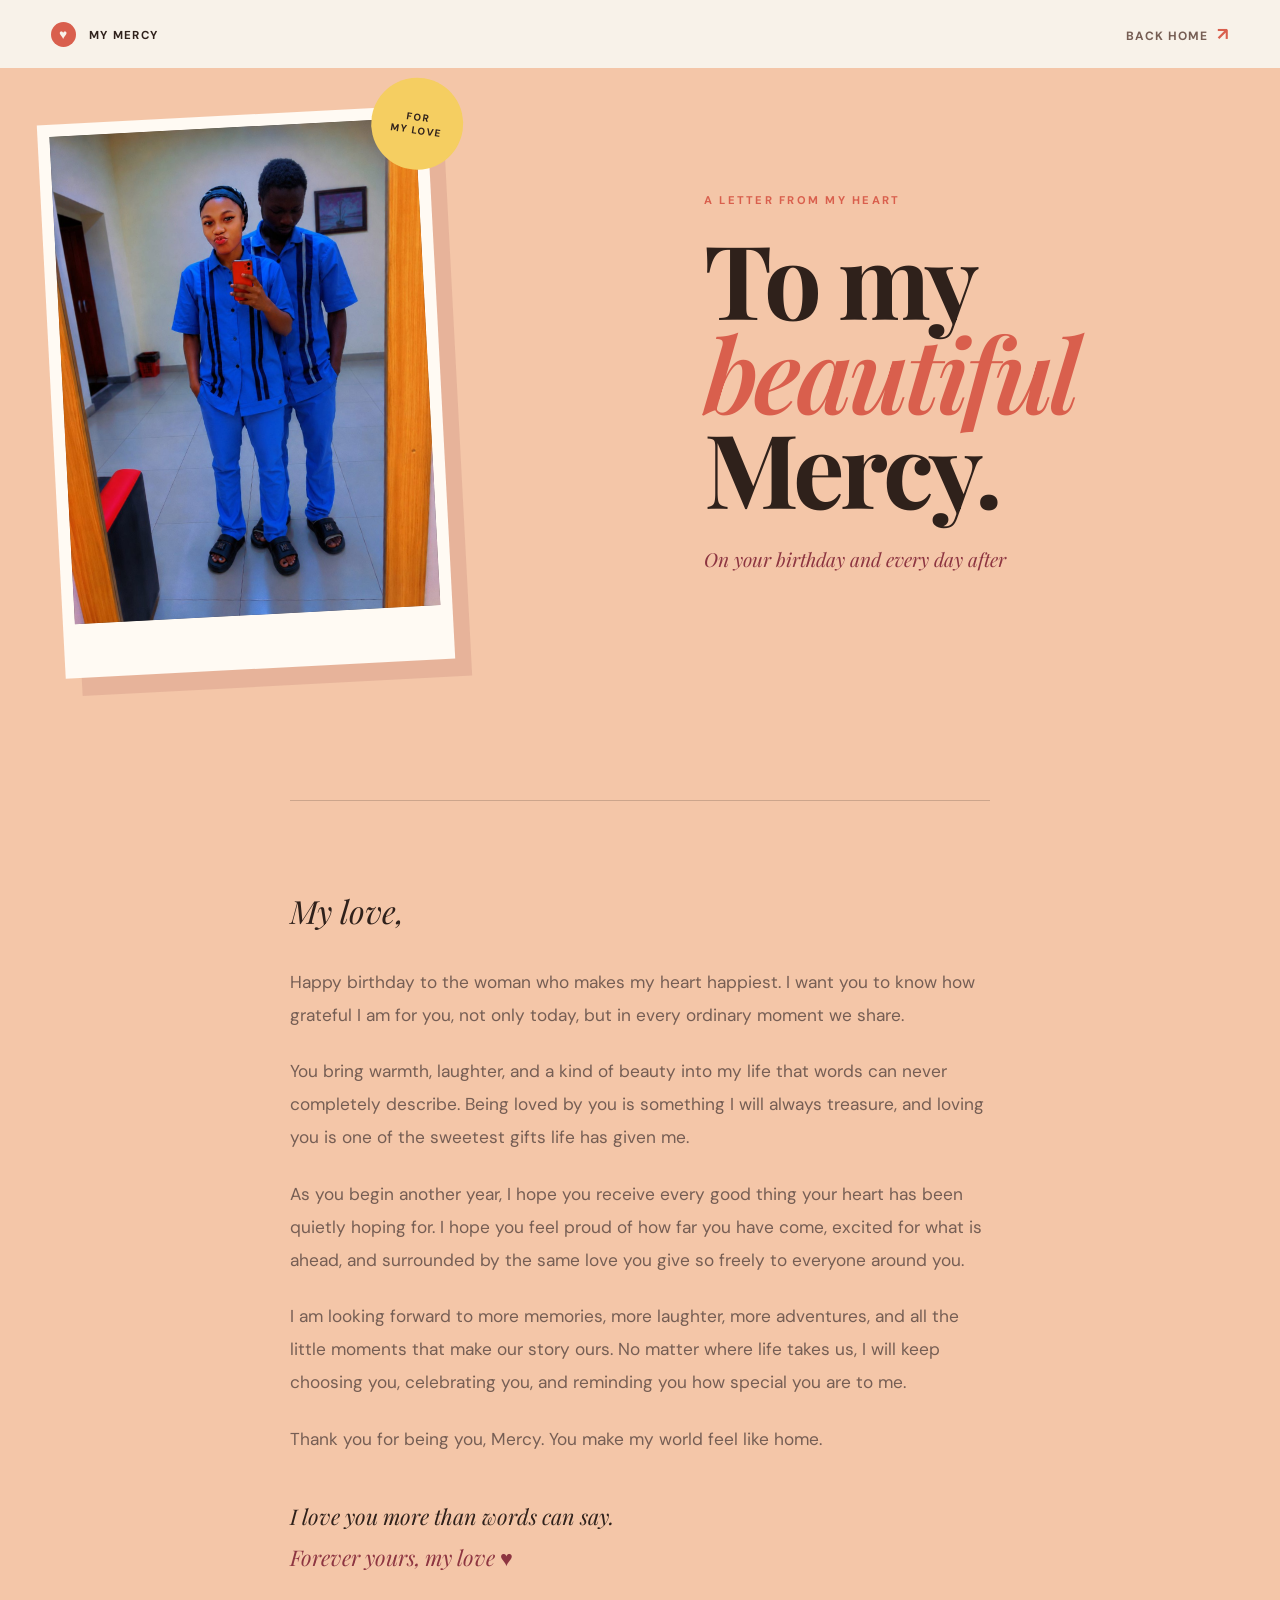
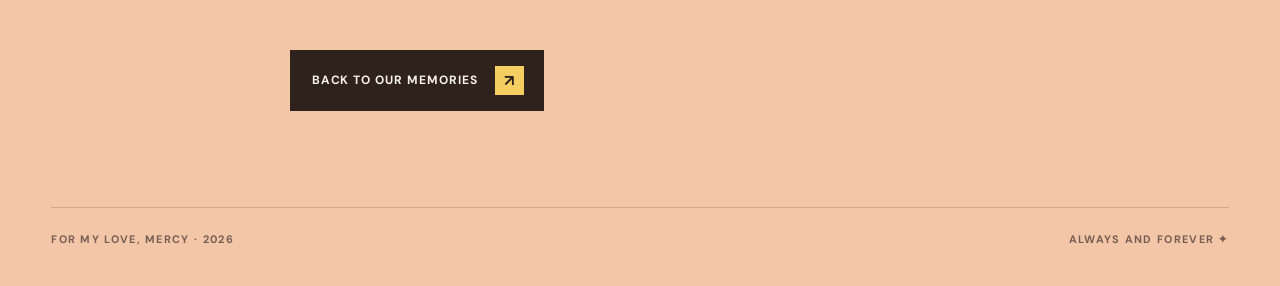
==== commit 1f920155: "Create fixed header over scrolling content" ====
--- a/read-my-letter.html
+++ b/read-my-letter.html
@@ -13,10 +13,12 @@
 </head>
 <body class="letter-page">
   <main>
-    <nav class="nav" aria-label="Main navigation">
+    <header class="site-header">
+      <nav class="nav" aria-label="Main navigation">
       <a class="brand" href="index.html" aria-label="Return to Mercy birthday home"><span>♥</span> my mercy</a>
       <a class="nav__link" href="index.html">back home <span aria-hidden="true">↗</span></a>
-    </nav>
+      </nav>
+    </header>
 
     <section class="letter-hero" aria-labelledby="letter-page-title">
       <div class="letter-hero__image">
--- a/styles.css
+++ b/styles.css
@@ -18,7 +18,7 @@
 a { color: inherit; text-decoration: none; }
 button { font: inherit; }
 
-.loader { position: fixed; inset: 0; z-index: 10; display: grid; place-items: center; overflow: hidden; background: var(--ink); color: var(--cream); transition: opacity .7s ease, visibility .7s ease; }
+.loader { position: fixed; inset: 0; z-index: 10; display: grid; place-items: center; overflow: hidden; background: var(--ink); color: var(--cream); transition: opacity .7s ease, visibility .7s ease; animation: loader-reveal .7s ease 1.7s forwards; }
 .loader.is-hidden { opacity: 0; visibility: hidden; pointer-events: none; }
 .loader__photo { position: absolute; inset: 0; width: 100%; height: 100%; object-fit: contain; object-position: center; }
 .loader__veil { position: absolute; inset: 0; background: linear-gradient(90deg, rgba(47,33,27,.8), rgba(47,33,27,.28) 55%, rgba(47,33,27,.62)); }
@@ -30,10 +30,11 @@
 .loader__track { height: 3px; overflow: hidden; background: rgba(255,250,243,.25); }
 .loader__track span { display: block; width: 0; height: 100%; background: var(--yellow); animation: load 1.7s cubic-bezier(.65,0,.35,1) forwards; }
 
-.page { min-height: 100vh; overflow: hidden; opacity: 0; transform: translateY(12px); transition: opacity .8s ease .15s, transform .8s ease .15s; }
+.page { min-height: 100vh; overflow: hidden; padding-top: 80px; opacity: 0; animation: page-fade .8s ease 1.85s forwards; transition: opacity .8s ease .15s; }
 .page.is-visible { opacity: 1; transform: none; }
 .nav, .hero, .letter, .footer { width: min(1500px, 92vw); margin-inline: auto; }
-.nav { display: flex; align-items: center; justify-content: space-between; padding: 2rem 0; }
+.site-header { position: fixed; inset: 0 0 auto; z-index: 5; background: var(--cream); }
+.nav { display: flex; align-items: center; justify-content: space-between; width: min(1500px, 92vw); margin-inline: auto; padding: 1.35rem 0; }
 .brand { font-size: .72rem; font-weight: 700; letter-spacing: .12em; text-transform: uppercase; }
 .brand span { display: inline-grid; width: 25px; height: 25px; margin-right: .5rem; place-items: center; border-radius: 50%; background: var(--coral); color: var(--cream); font-size: .85rem; }
 .nav__link { color: var(--muted); font-size: .75rem; font-weight: 700; letter-spacing: .08em; text-transform: uppercase; }
@@ -89,12 +90,15 @@
 @keyframes load { to { width: 100%; } }
 @keyframes pulse { 50% { transform: scale(1.18); } }
 @keyframes lift-in { from { opacity: 0; transform: translateY(14px); } to { opacity: 1; transform: none; } }
+@keyframes loader-reveal { to { opacity: 0; visibility: hidden; pointer-events: none; } }
+@keyframes page-fade { to { opacity: 1; } }
 
 @media (max-width: 760px) {
   .nav, .hero, .letter, .footer { width: min(100% - 40px, 560px); }
   .nav { padding: 1.4rem 0; }
   .nav__link { font-size: .62rem; }
   .hero { display: block; min-height: auto; padding: 4.5rem 0 6rem; }
+  .page { padding-top: 66px; }
   h1 { font-size: clamp(4rem, 18vw, 6rem); }
   .hero__visual { min-height: 510px; margin-top: 2.5rem; }
   .image-frame { width: min(350px, 76vw); }
